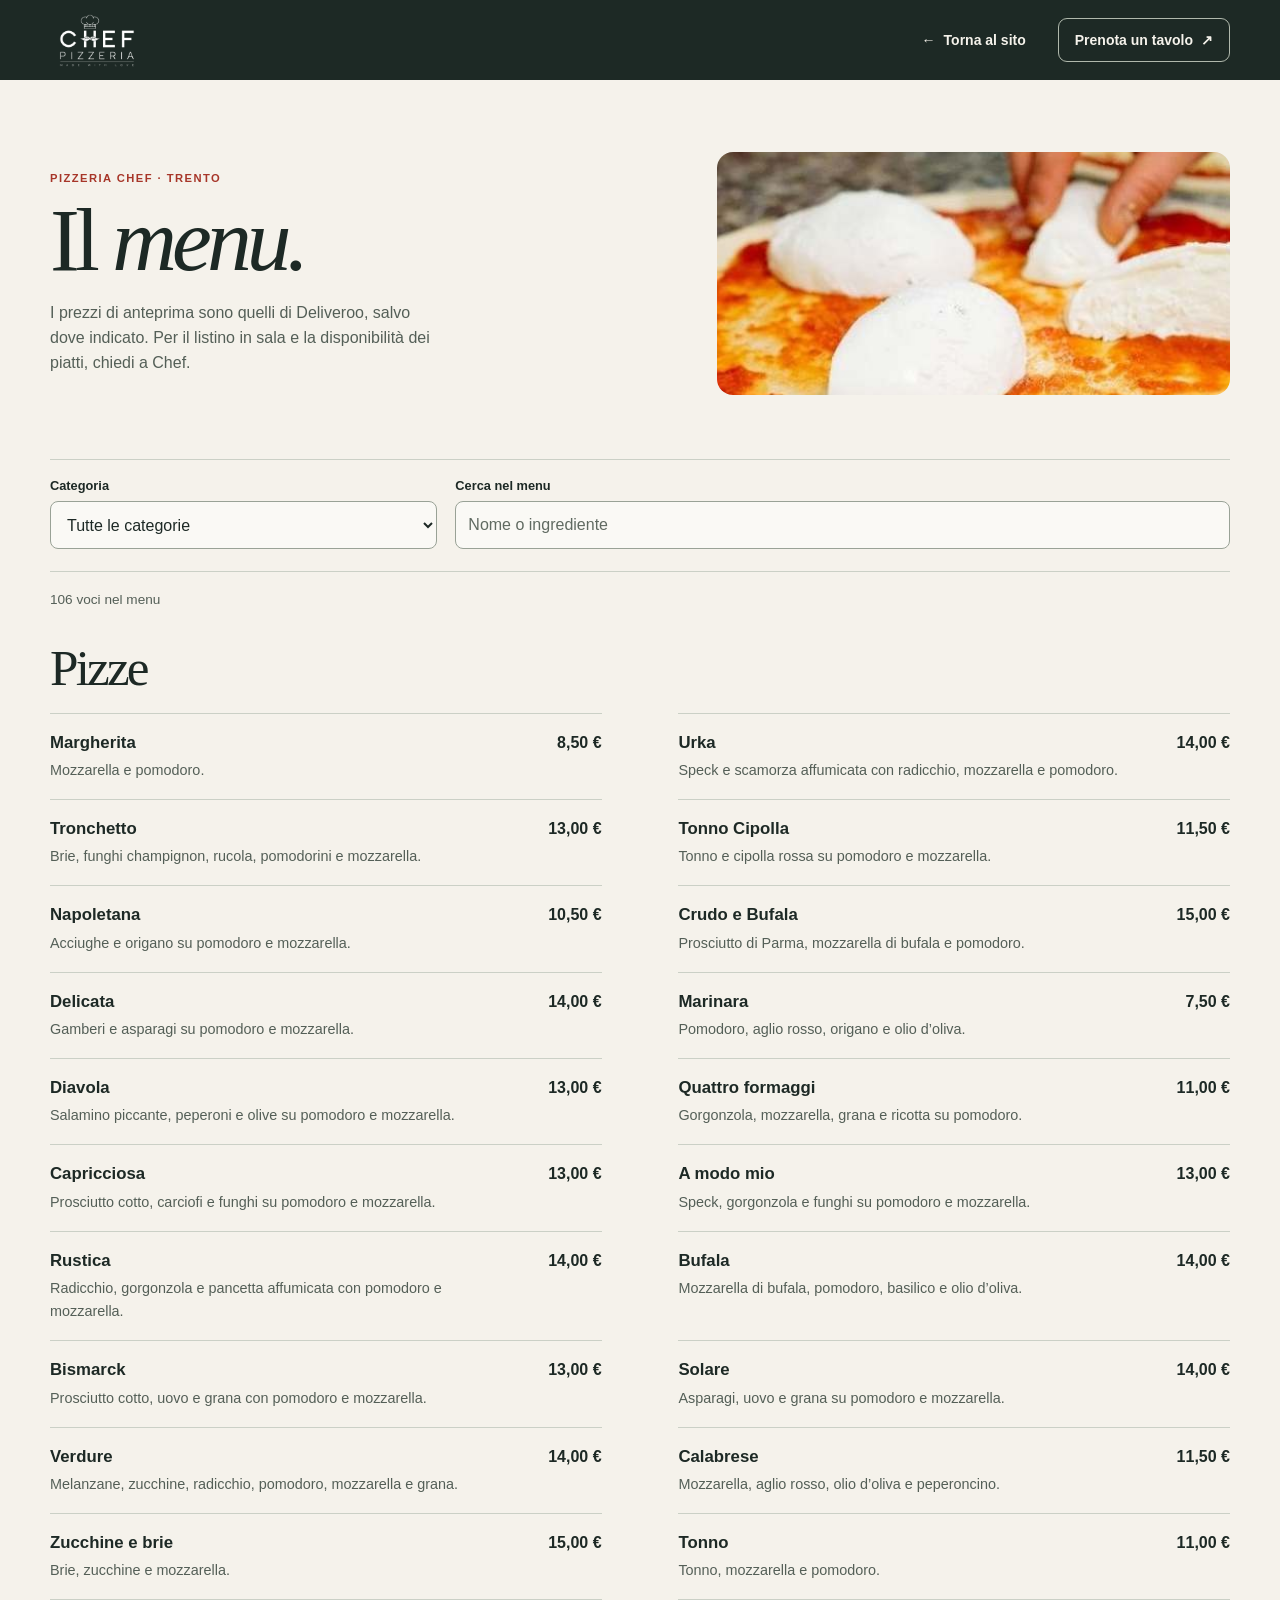
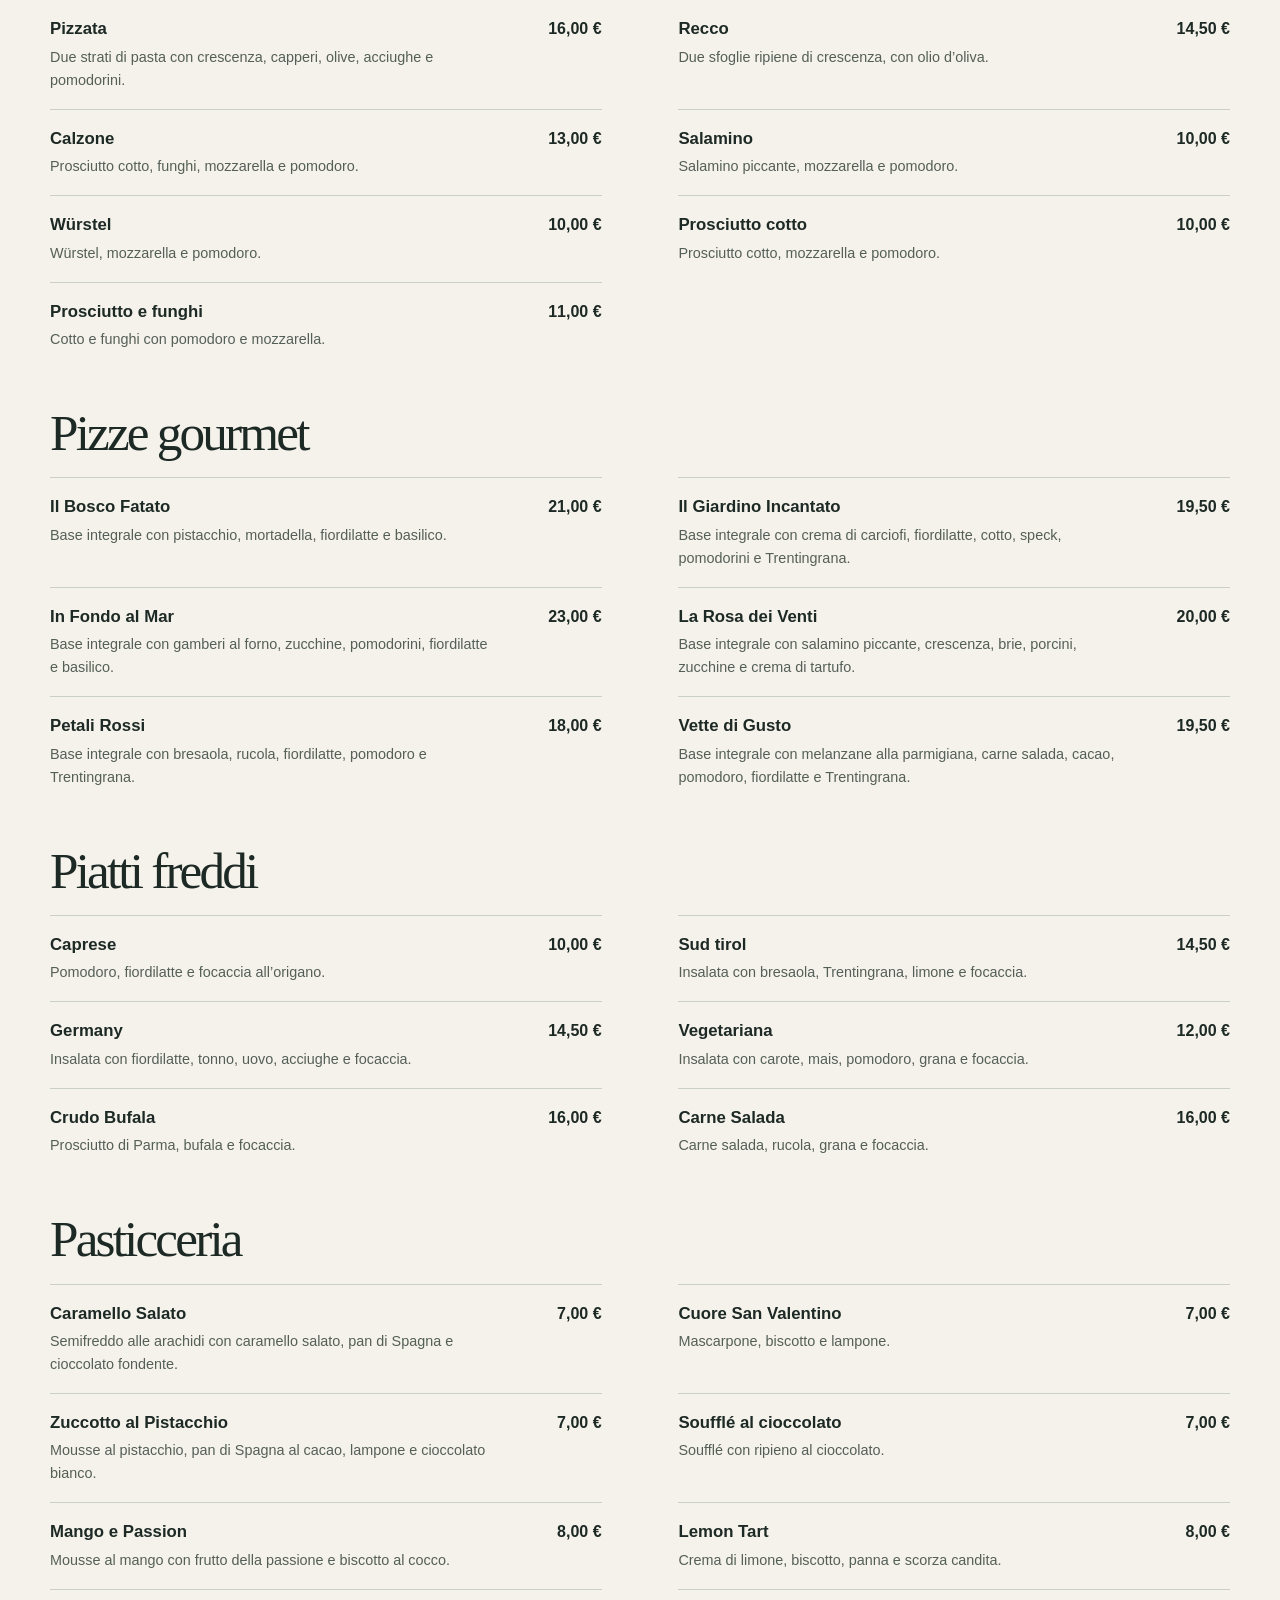
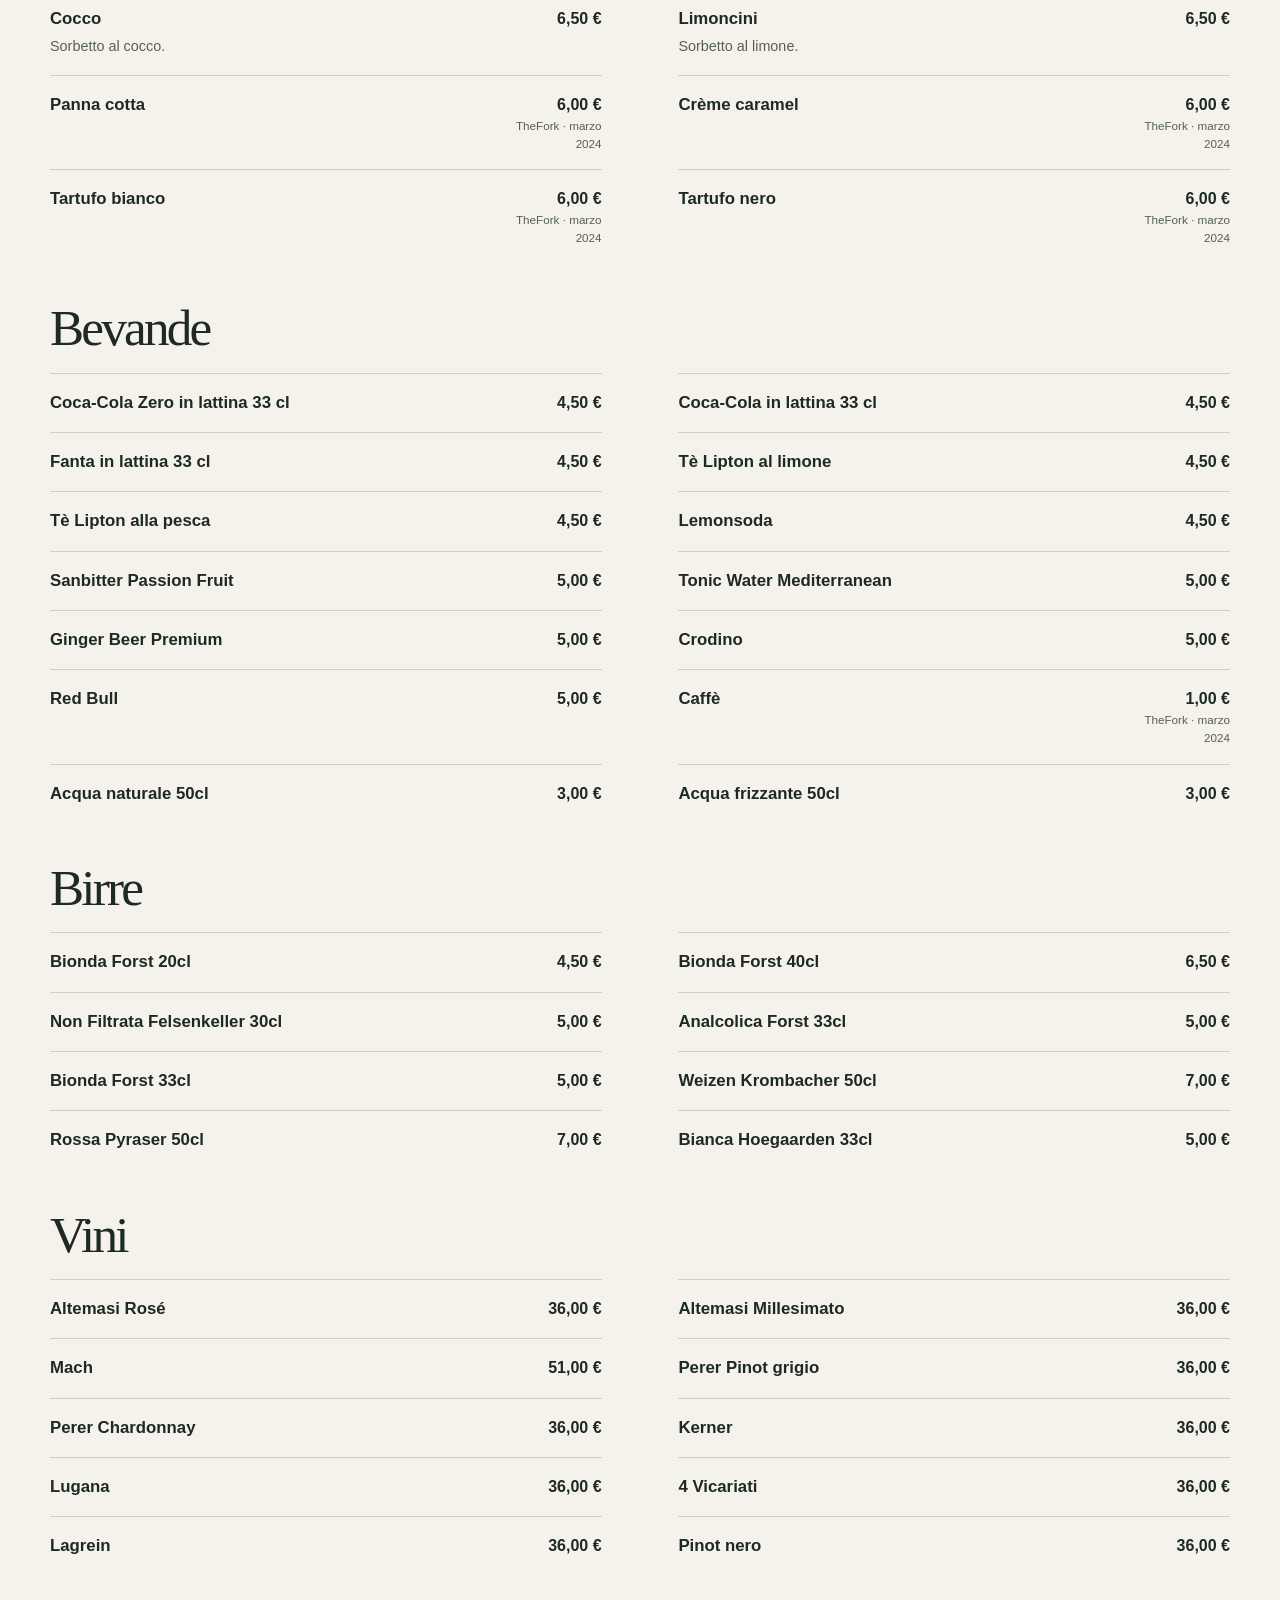
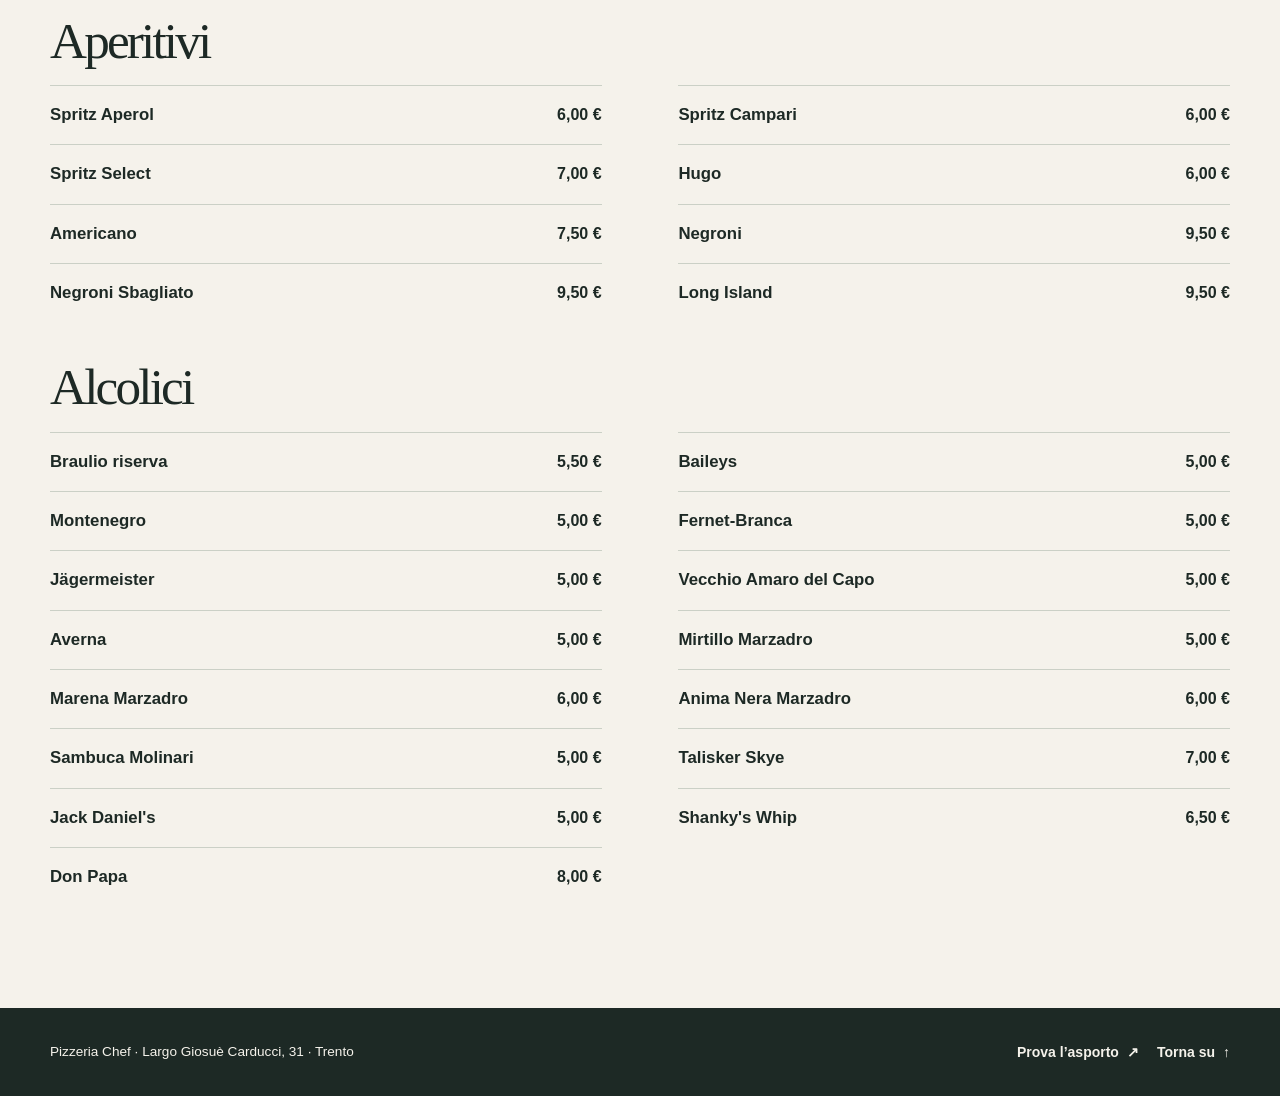
==== menu.html @ 17b0503d "Add a browsable Chef menu with categories and dish search" ====
<!doctype html>
<html lang="it">
<head>
  <meta charset="utf-8">
  <meta name="viewport" content="width=device-width, initial-scale=1">
  <meta name="robots" content="noindex,nofollow">
  <meta name="theme-color" content="#1d2925">
  <meta name="description" content="Sfoglia il menu di Pizzeria Chef a Trento e cerca pizze e piatti per nome o categoria.">
  <meta http-equiv="Content-Security-Policy" content="default-src 'self'; img-src 'self'; script-src 'self'; style-src 'self'; connect-src 'none'; object-src 'none'; base-uri 'self'; form-action 'none'">
  <title>Il menu · Pizzeria Chef, Trento</title>
  <link rel="icon" href="assets/favicon.svg" type="image/svg+xml">
  <link rel="stylesheet" href="menu.css">
  <script src="assets/menu-data.js" defer></script>
  <script src="menu-page.js" defer></script>
</head>
<body id="inizio">
  <a class="skip" href="#sfoglia">Vai ai piatti</a>
  <header class="site-header">
    <div class="wrap header-inner">
      <a class="brand" href="index.html" aria-label="Pizzeria Chef, pagina iniziale">
        <img src="assets/chef-logo-clean.jpg" alt="" width="120" height="68">
      </a>
      <nav aria-label="Navigazione principale">
        <a href="index.html"><span aria-hidden="true">←</span> Torna al sito</a>
        <a class="book-table" href="index.html#prenota">Prenota un tavolo <span aria-hidden="true">↗</span></a>
      </nav>
    </div>
  </header>
  <main>
    <section class="wrap menu-intro" aria-labelledby="titolo">
      <div>
        <p class="location">Pizzeria Chef · Trento</p>
        <h1 id="titolo">Il <em>menu.</em></h1>
        <p class="price-note" id="price-note">In anteprima i prezzi provengono dai menu pubblicati dal locale. Il listino in sala può variare.</p>
      </div>
      <img class="cover-photo" src="assets/chef-pizza-margherita.jpg" width="500" height="500" alt="Preparazione di una pizza nella cucina di Chef">
    </section>
    <div class="wrap catalogue" id="sfoglia" tabindex="-1">
      <div class="filters" role="search" aria-label="Filtra il menu" hidden>
        <label for="category">Categoria
          <select id="category" aria-controls="piatti"><option value="">Tutte le categorie</option></select>
        </label>
        <label for="query">Cerca nel menu
          <input id="query" type="search" placeholder="Nome o ingrediente" autocomplete="off" aria-controls="piatti">
        </label>
      </div>
      <p class="result-count" id="risultati" role="status" aria-live="polite" aria-atomic="true"></p>
      <div id="piatti"></div>
      <button type="button" class="reset" id="reset" hidden>Mostra tutto il menu</button>
      <noscript><p>Attiva JavaScript per sfogliare le categorie del menu.</p></noscript>
    </div>
  </main>
  <footer>
    <div class="wrap footer-inner"><span>Pizzeria Chef · Largo Giosuè Carducci, 31 · Trento</span><nav aria-label="Collegamenti del menu"><a href="index.html#menu">Prova l’asporto <span aria-hidden="true">↗</span></a><a href="#inizio">Torna su <span aria-hidden="true">↑</span></a></nav></div>
  </footer>
</body>
</html>
---- menu.css ----
:root {
  --paper: #f5f2eb;
  --ink: #1d2925;
  --line: #cbd0c6;
  --muted: #545f57;
  --red: #a73629;
  font-family: Arial, sans-serif;
  color: var(--ink);
  background: var(--paper);
}

* { box-sizing: border-box; }
body { margin: 0; }
[hidden] { display: none !important; }
.wrap { width: min(1180px, calc(100% - 80px)); margin-inline: auto; }
a { color: inherit; text-underline-offset: .2em; }
a:focus-visible, input:focus-visible, select:focus-visible, button:focus-visible {
  outline: 3px solid #be542c;
  outline-offset: 3px;
}
.skip { position: fixed; z-index: 3; top: -100px; left: 12px; background: var(--paper); padding: 12px; }
.skip:focus-visible { top: 12px; }
.site-header { background: var(--ink); color: var(--paper); }
.header-inner, .footer-inner { display: flex; justify-content: space-between; align-items: center; gap: 16px; }
.header-inner { min-height: 80px; }
.brand { display: inline-flex; }
.brand img { display: block; height: 60px; width: 94px; mix-blend-mode: screen; object-fit: cover; }
.site-header nav { display: flex; gap: clamp(12px, 3vw, 32px); align-items: center; }
.site-header nav a, .footer-inner a {
  display: inline-flex; align-items: center; gap: 8px; min-height: 44px;
  font-size: .875rem; font-weight: 600; text-decoration: none;
}
.site-header .book-table { border: 1px solid #b0b8ac; padding-inline: 16px; border-radius: 9px; }
.site-header nav a:hover, .footer-inner a:hover { text-decoration: underline; }
.site-header .book-table:hover { background: var(--paper); color: var(--ink); text-decoration: none; }

.menu-intro {
  display: grid; grid-template-columns: minmax(0, 1.1fr) minmax(0, 1fr);
  gap: clamp(32px, 8vw, 110px); align-items: center;
  padding-block: clamp(34px, 6vw, 72px) clamp(32px, 5vw, 64px);
}
.location { margin: 0; font-size: .7rem; font-weight: bold; letter-spacing: .13em; text-transform: uppercase; color: var(--red); }
h1, .group-title { font-family: Georgia, serif; font-weight: 400; letter-spacing: -.055em; }
h1 { margin: 12px 0 18px; font-size: clamp(4.5rem, 7vw, 7rem); line-height: .98; }
h1 em { font-weight: 400; }
.price-note { margin: 0; line-height: 1.55; color: var(--muted); max-width: 44ch; font-size: 1rem; }
.cover-photo { display: block; width: 100%; height: clamp(180px, 19vw, 255px); border-radius: 16px; object-fit: cover; object-position: center 53%; }

.catalogue { padding-bottom: clamp(44px, 7vw, 96px); }
.filters {
  display: grid; grid-template-columns: minmax(0, 1fr) minmax(0, 2fr); gap: 18px;
  border-block: 1px solid var(--line); padding-block: 18px 22px;
}
.filters label { min-width: 0; display: grid; grid-template-rows: auto 1fr; gap: 8px; font-size: .8rem; font-weight: 700; }
.filters select, .filters input {
  display: block; width: 100%; min-width: 0; min-height: 48px; padding: 9px 12px;
  border: 1px solid #99a296; border-radius: 8px; background: #faf9f5; color: var(--ink);
  font: 400 1rem/1.4 Arial, sans-serif;
}
.filters input::placeholder { color: #606a61; opacity: 1; }
.result-count { margin: 20px 0 8px; color: var(--muted); font-size: .85rem; }
.menu-group { padding: 24px 0 12px; }
.group-title { margin: 0 0 16px; font-size: clamp(2.15rem, 4vw, 3.25rem); line-height: 1.12; overflow-wrap: anywhere; }
.dish-list { list-style: none; padding: 0; margin: 0; display: grid; grid-template-columns: repeat(2, minmax(0, 1fr)); column-gap: clamp(32px, 6vw, 84px); }
.dish-list li {
  display: grid; grid-template-columns: minmax(0, 1fr) auto; align-items: baseline;
  column-gap: 14px; padding-block: 17px; border-top: 1px solid var(--line);
}
.dish-name { margin: 0; font-size: 1.05rem; line-height: 1.45; overflow-wrap: anywhere; }
.ingredients { color: var(--muted); margin: 4px 0 0; max-width: 55ch; font-size: .9rem; line-height: 1.6; overflow-wrap: anywhere; }
.amount { font-variant-numeric: tabular-nums; text-align: right; font-size: 1rem; font-weight: 600; }
.source { display: block; font-size: .73rem; line-height: 1.5; color: var(--muted); font-weight: 400; margin-top: 3px; max-width: 14ch; overflow-wrap: anywhere; }
.reset { margin-top: 10px; min-height: 46px; padding: 10px 16px; border-radius: 8px; border: 1px solid var(--ink); color: var(--ink); background: var(--paper); font: 600 .875rem Arial, sans-serif; cursor: pointer; }
.reset:hover { background: var(--ink); color: var(--paper); }
footer { background: var(--ink); color: var(--paper); }
.footer-inner { padding-block: 22px; font-size: .85rem; line-height: 1.5; }
.footer-inner nav { display: flex; align-items: center; flex-wrap: wrap; gap: 4px 18px; }
.footer-inner a { white-space: nowrap; }

@media (max-width: 740px) {
  .wrap { width: calc(100% - 40px); }
  .header-inner { min-height: 70px; }
  .menu-intro { column-gap: 20px; }
  .dish-list { grid-template-columns: 1fr; }
  .dish-list li { padding-block: 14px; }
}
@media (max-width: 580px) {
  .menu-intro { display: block; padding-block: 28px 24px; }
  .cover-photo { margin-top: 20px; height: clamp(112px, 28vw, 155px); border-radius: 11px; }
  h1 { font-size: clamp(3.45rem, 14vw, 5.6rem); margin-block: 10px; }
  .price-note { font-size: .9rem; }
  .brand img { width: 70px; height: 47px; }
  .site-header nav { gap: 12px; }
  .site-header nav a { font-size: .8rem; gap: 4px; }
  .site-header .book-table { padding-inline: 9px; }
  .filters { grid-template-columns: 1fr; gap: 13px; padding-block: 15px; }
  .menu-group { padding-block: 15px 12px; }
  .group-title { margin-bottom: 12px; }
  .footer-inner { display: block; font-size: .75rem; }
}
@media (prefers-reduced-motion: no-preference) {
  .cover-photo { animation: appear .4s ease-out; }
  @keyframes appear { from { opacity: .4; } to { opacity: 1; } }
}
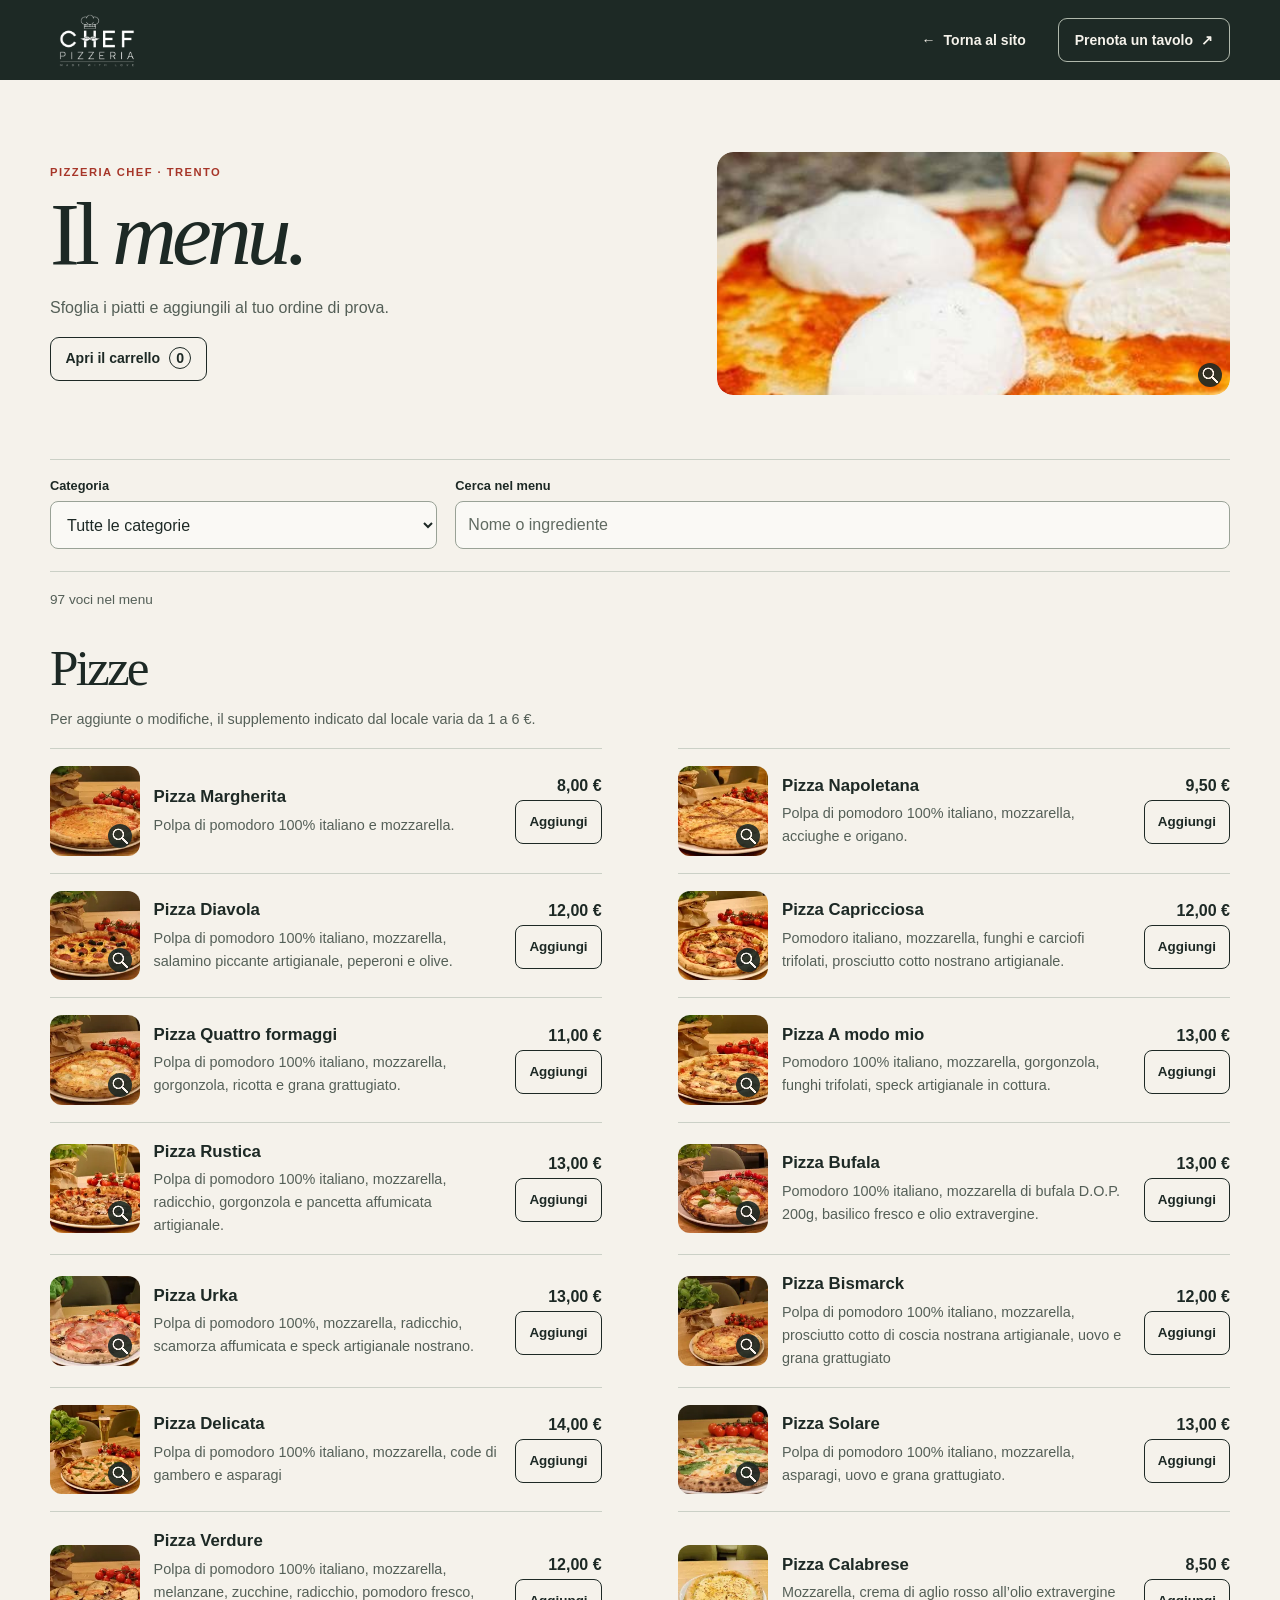
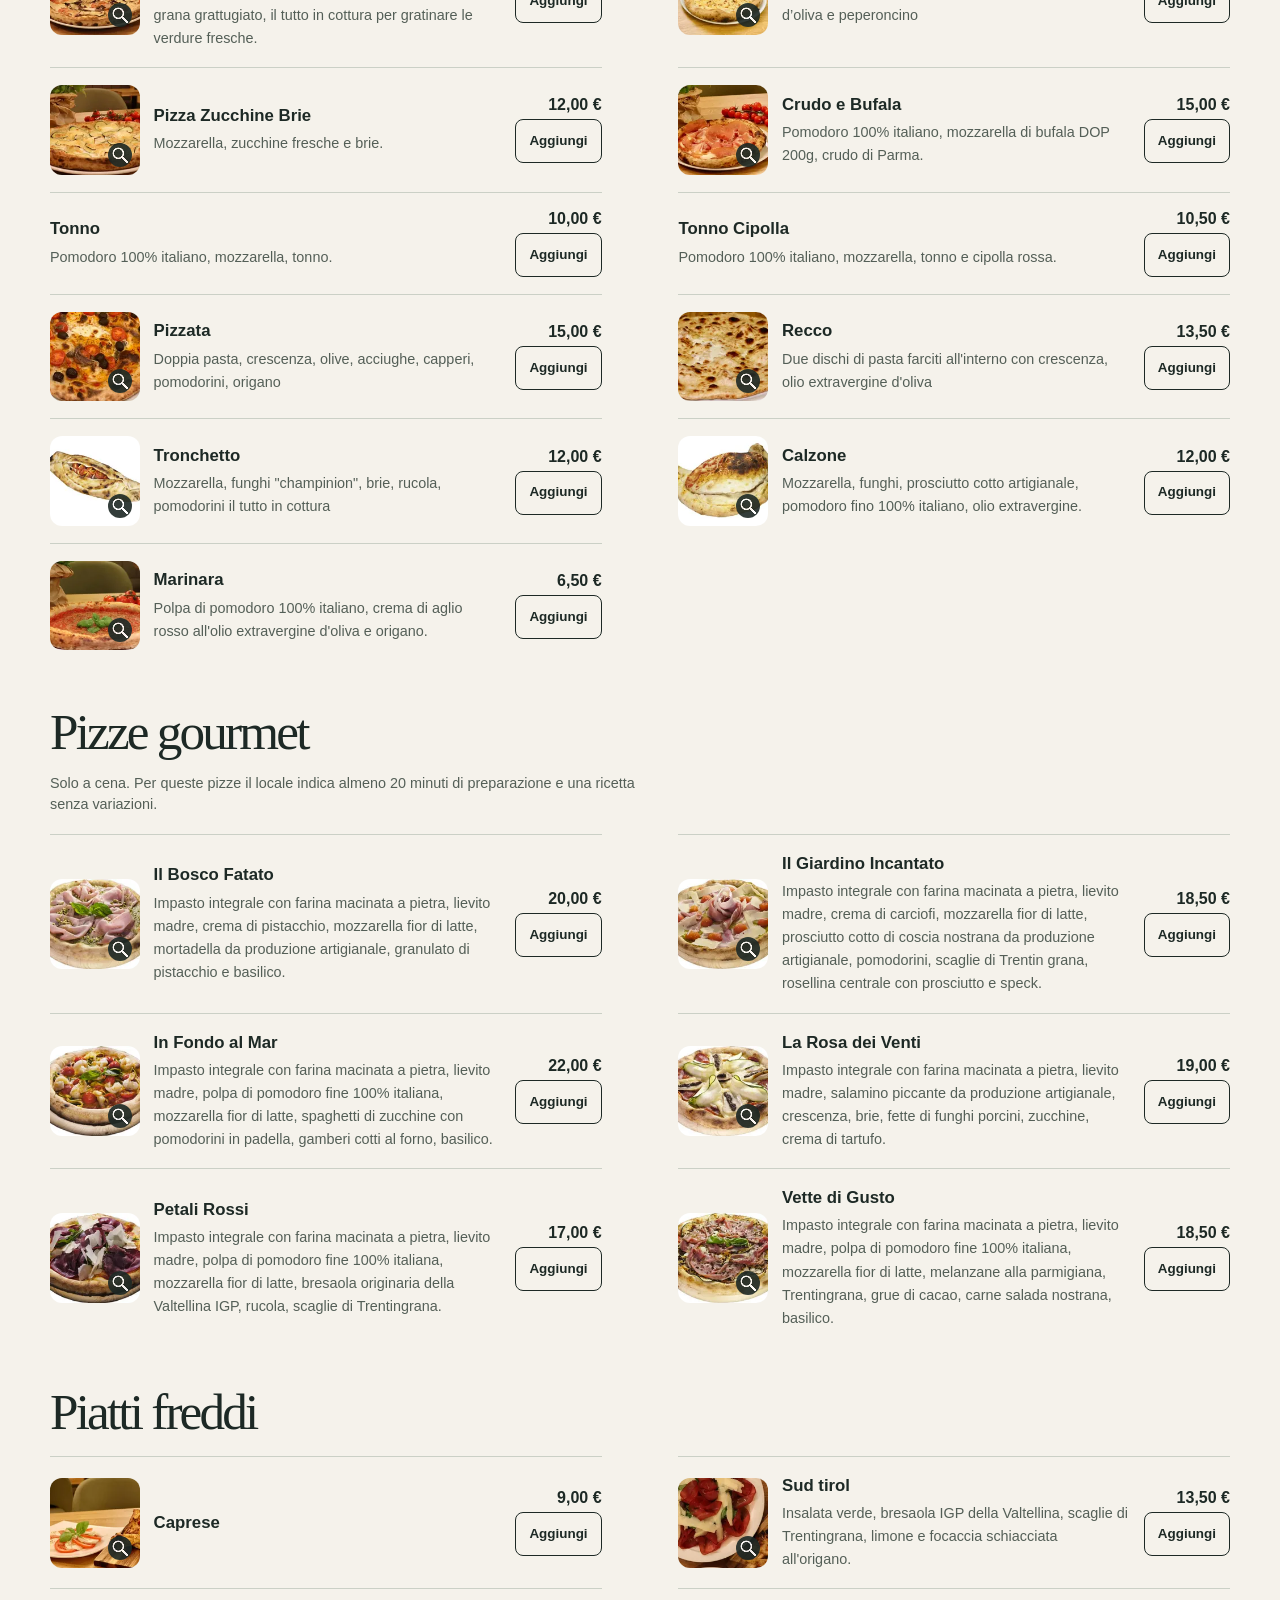
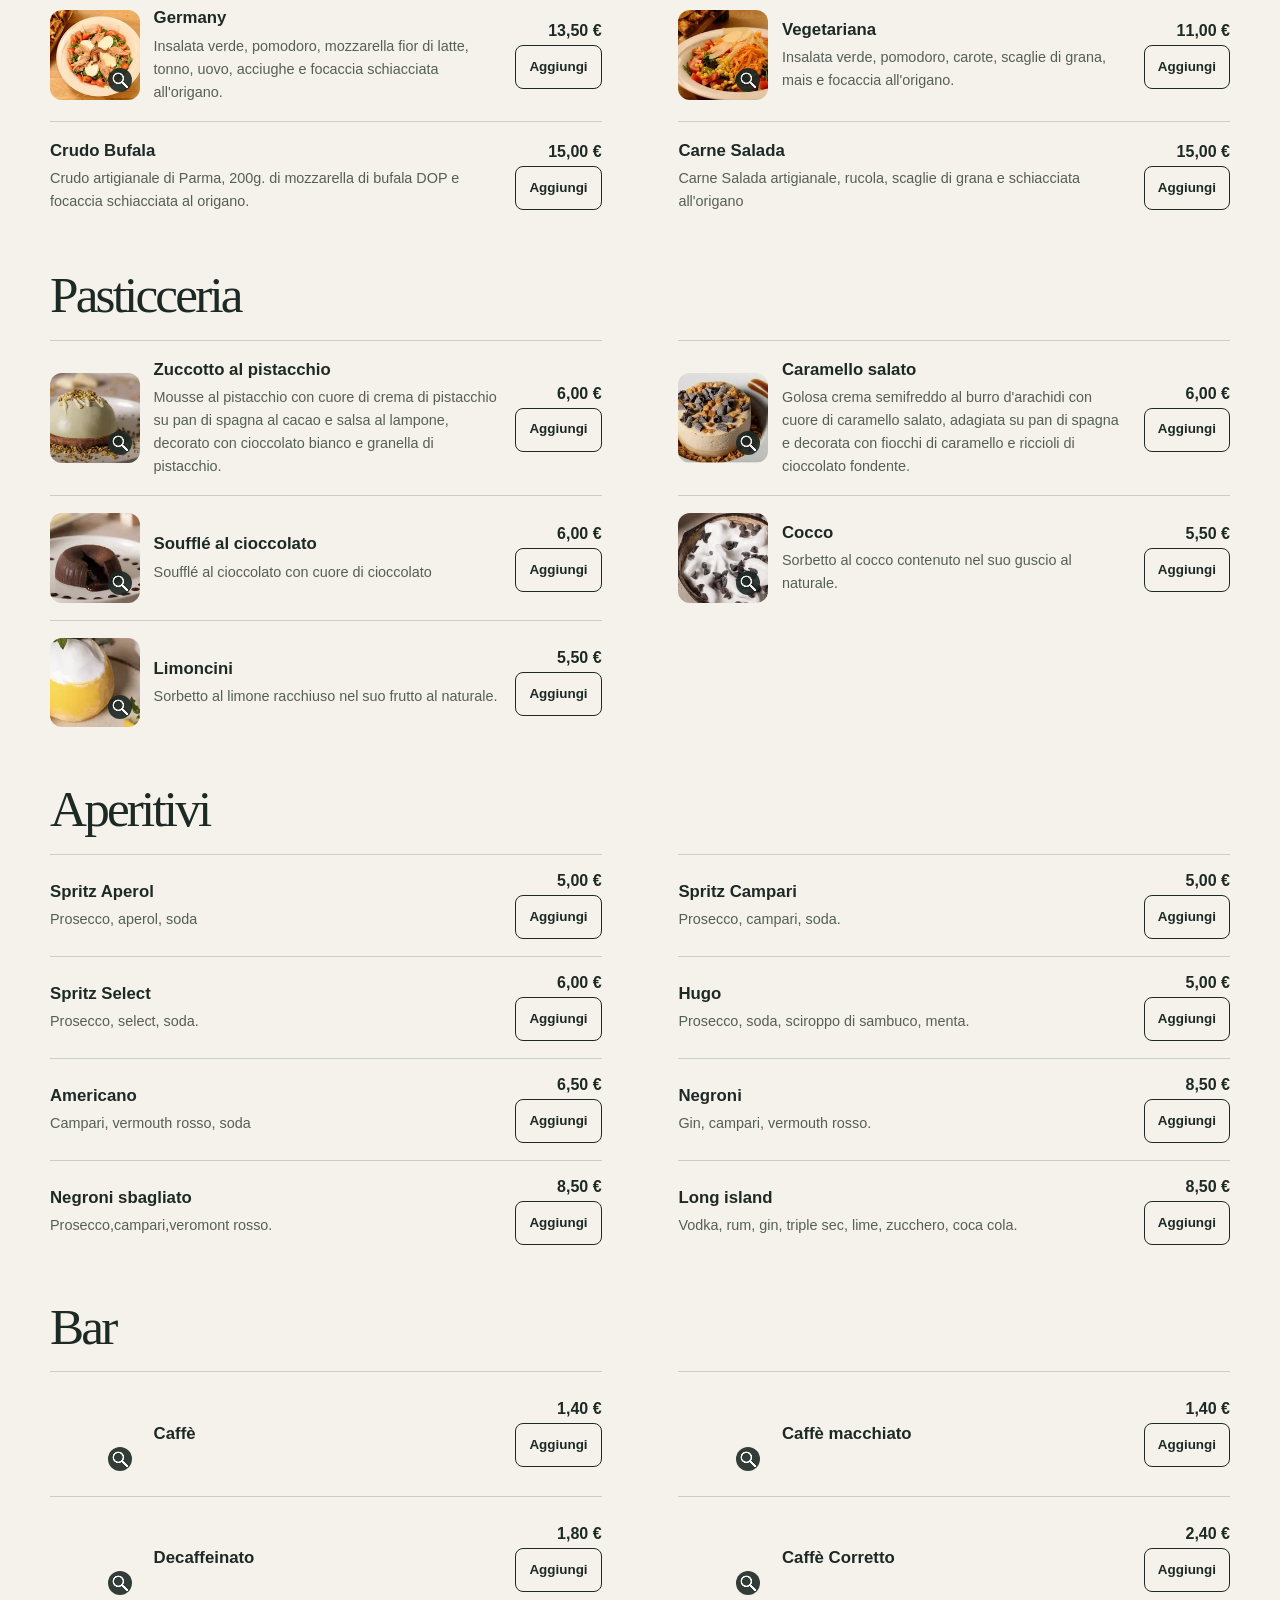
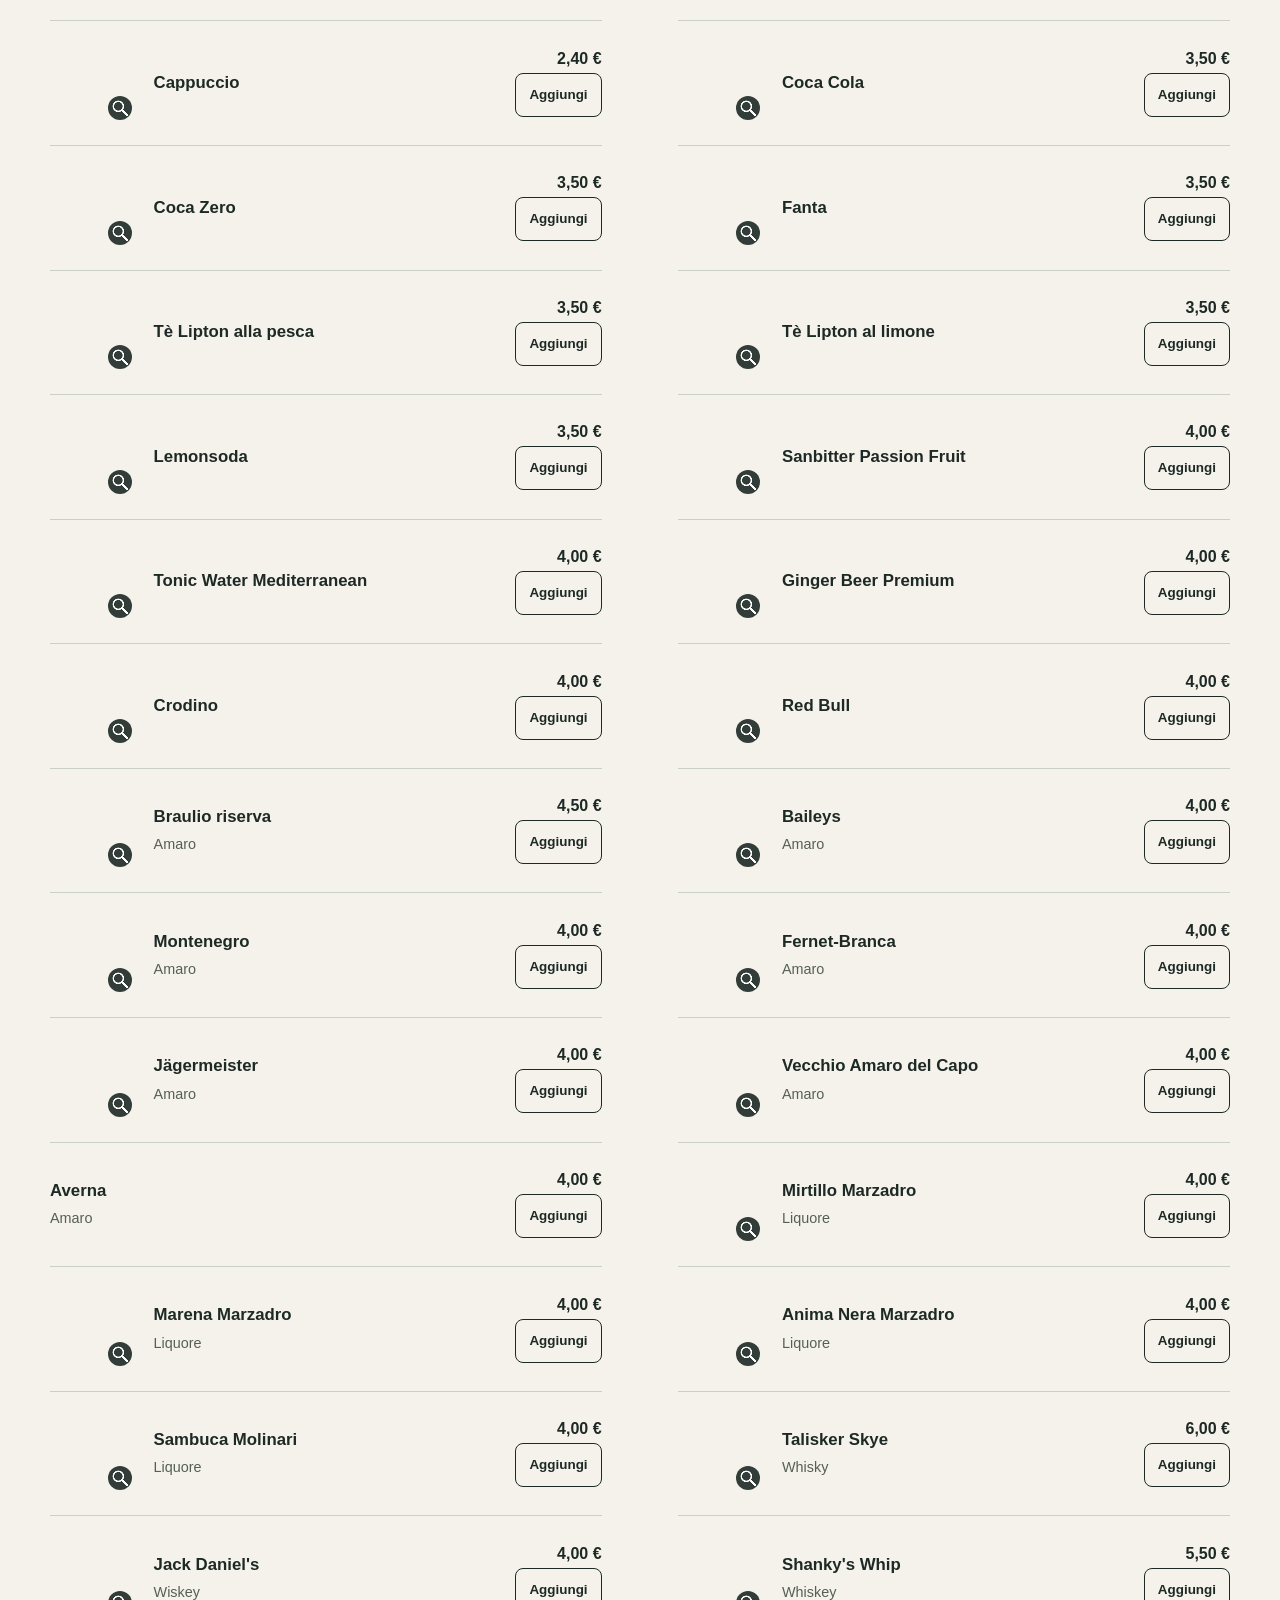
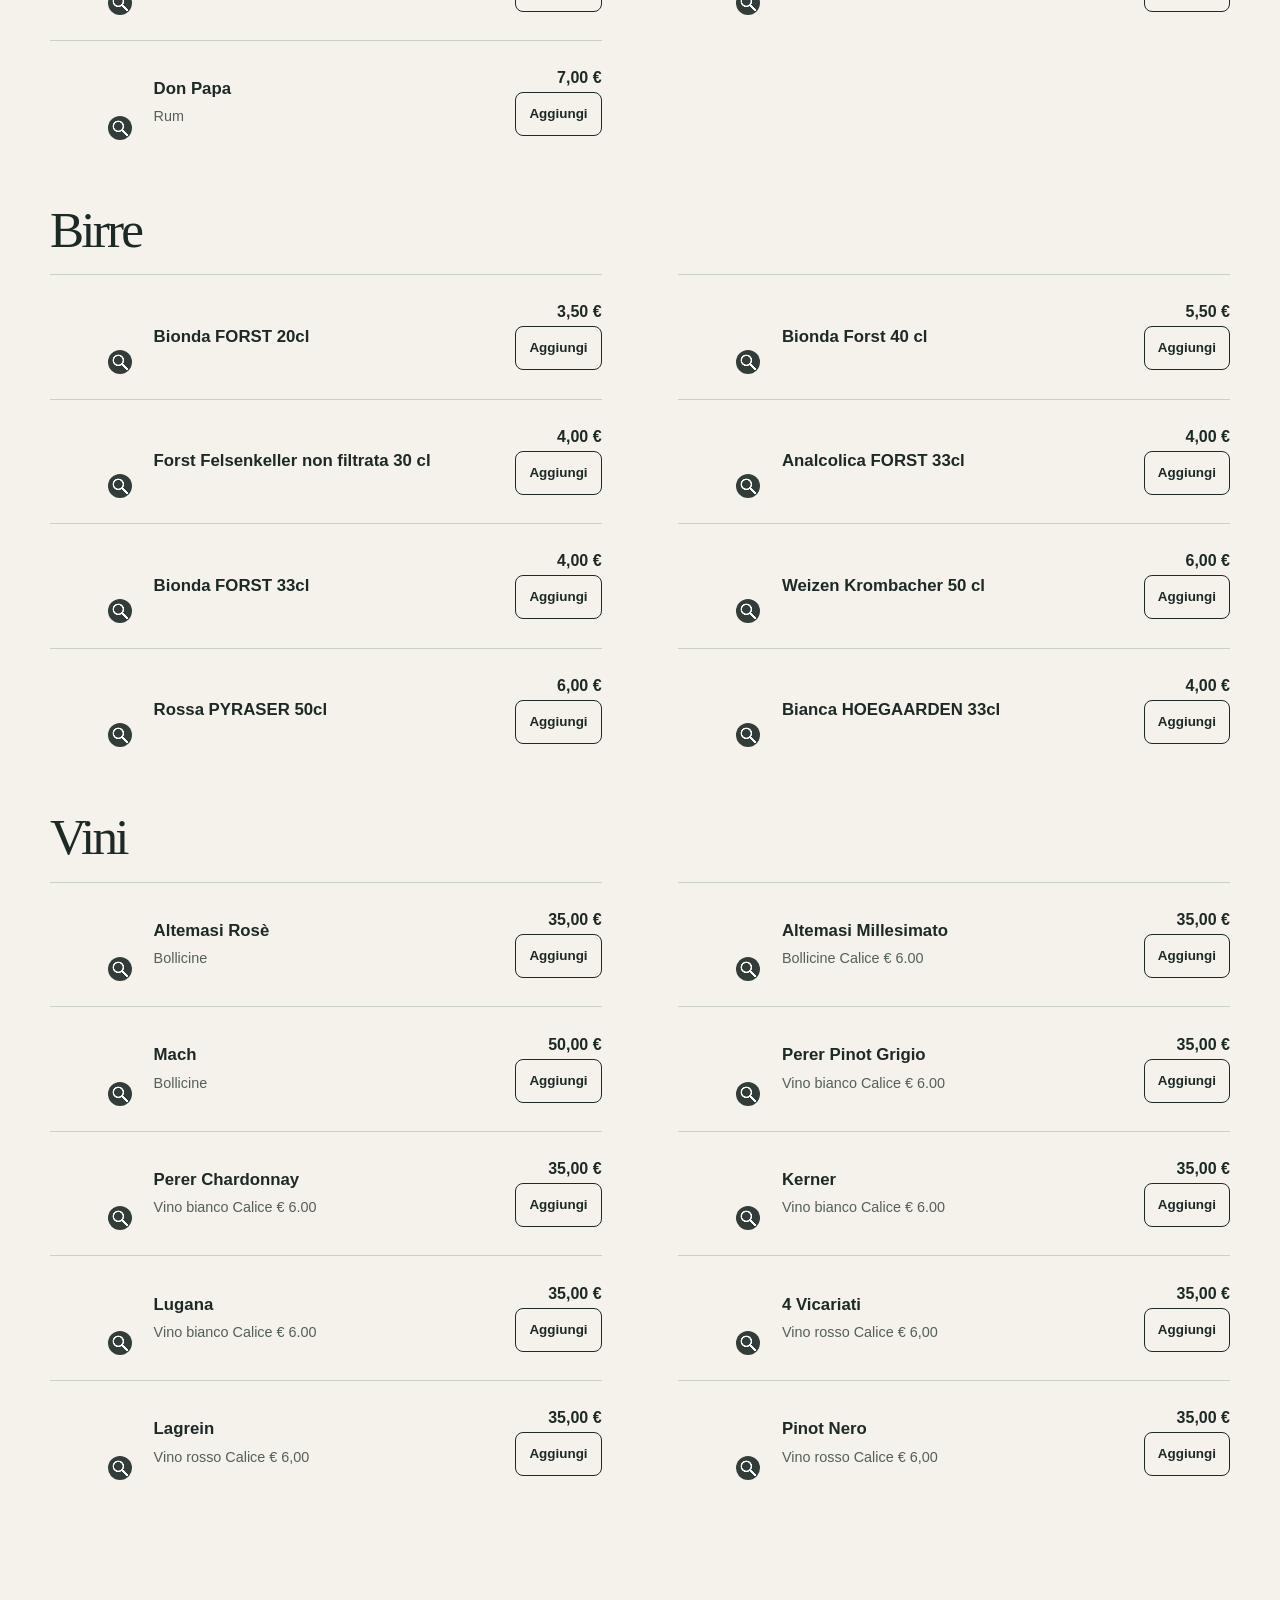
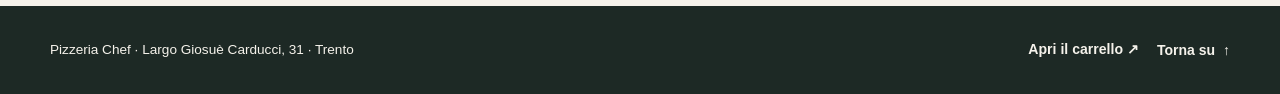
==== commit 98d92acb: "Add Chef’s full priced menu with a shared basket and expandable photos" ====
--- a/menu.html
+++ b/menu.html
@@ -10,8 +10,12 @@
   <title>Il menu · Pizzeria Chef, Trento</title>
   <link rel="icon" href="assets/favicon.svg" type="image/svg+xml">
   <link rel="stylesheet" href="menu.css">
+  <link rel="stylesheet" href="assets/photo-viewer.css">
   <script src="assets/menu-data.js" defer></script>
+  <script src="assets/photo-viewer.js" defer></script>
+  <link rel="stylesheet" href="assets/cart.css">
   <script src="menu-page.js" defer></script>
+  <script src="assets/app.js" defer></script>
 </head>
 <body id="inizio">
   <a class="skip" href="#sfoglia">Vai ai piatti</a>
@@ -31,9 +35,12 @@
       <div>
         <p class="location">Pizzeria Chef · Trento</p>
         <h1 id="titolo">Il <em>menu.</em></h1>
-        <p class="price-note" id="price-note">In anteprima i prezzi provengono dai menu pubblicati dal locale. Il listino in sala può variare.</p>
+        <p class="price-note" id="price-note">Sfoglia i piatti e aggiungili al tuo ordine di prova.</p>
+        <button class="catalog-cart-trigger" id="cart-open" type="button" aria-haspopup="dialog">Apri il carrello <span id="cart-count">0</span></button>
       </div>
-      <img class="cover-photo" src="assets/chef-pizza-margherita.jpg" width="500" height="500" alt="Preparazione di una pizza nella cucina di Chef">
+      <button type="button" class="menu-cover-zoom" data-zoom-image="assets/chef-pizza-margherita.jpg" data-photo-name="Una pizza nella cucina di Chef" aria-label="Ingrandisci la foto della pizza di Chef">
+        <img class="cover-photo" src="assets/chef-pizza-margherita.jpg" width="500" height="500" alt="Preparazione di una pizza nella cucina di Chef">
+      </button>
     </section>
     <div class="wrap catalogue" id="sfoglia" tabindex="-1">
       <div class="filters" role="search" aria-label="Filtra il menu" hidden>
@@ -51,7 +58,10 @@
     </div>
   </main>
   <footer>
-    <div class="wrap footer-inner"><span>Pizzeria Chef · Largo Giosuè Carducci, 31 · Trento</span><nav aria-label="Collegamenti del menu"><a href="index.html#menu">Prova l’asporto <span aria-hidden="true">↗</span></a><a href="#inizio">Torna su <span aria-hidden="true">↑</span></a></nav></div>
+    <div class="wrap footer-inner"><span>Pizzeria Chef · Largo Giosuè Carducci, 31 · Trento</span><nav aria-label="Collegamenti del menu"><button type="button" class="catalog-cart-link" data-open-cart>Apri il carrello <span aria-hidden="true">↗</span></button><a href="#inizio">Torna su <span aria-hidden="true">↑</span></a></nav></div>
   </footer>
+  <button class="mobile-cart-bar catalog-basket" hidden type="button" data-open-cart><span>Il tuo asporto <b id="cart-count-mobile">0</b></span><span id="cart-total-mobile">0,00 €</span><span aria-hidden="true">↗</span></button>
+  <div id="toast" role="status" aria-live="polite" hidden></div>
+  <dialog id="cart-dialog" aria-labelledby="cart-title"></dialog>
 </body>
 </html>
--- a/menu.css
+++ b/menu.css
@@ -61,15 +61,22 @@
 .result-count { margin: 20px 0 8px; color: var(--muted); font-size: .85rem; }
 .menu-group { padding: 24px 0 12px; }
 .group-title { margin: 0 0 16px; font-size: clamp(2.15rem, 4vw, 3.25rem); line-height: 1.12; overflow-wrap: anywhere; }
+.group-note { max-width: 74ch; margin: -4px 0 18px; color: var(--muted); font-size: .9rem; line-height: 1.5; }
 .dish-list { list-style: none; padding: 0; margin: 0; display: grid; grid-template-columns: repeat(2, minmax(0, 1fr)); column-gap: clamp(32px, 6vw, 84px); }
 .dish-list li {
-  display: grid; grid-template-columns: minmax(0, 1fr) auto; align-items: baseline;
+  display: grid; grid-template-columns: minmax(0, 1fr) auto; align-items: center;
   column-gap: 14px; padding-block: 17px; border-top: 1px solid var(--line);
 }
+.dish-list .dish-with-photo { grid-template-columns: clamp(78px, 7vw, 100px) minmax(0, 1fr) auto; }
+.dish-photo { width: 100%; aspect-ratio: 1; border-radius: 12px; }
+.dish-photo img { display: block; width: 100%; height: 100%; object-fit: cover; }
 .dish-name { margin: 0; font-size: 1.05rem; line-height: 1.45; overflow-wrap: anywhere; }
 .ingredients { color: var(--muted); margin: 4px 0 0; max-width: 55ch; font-size: .9rem; line-height: 1.6; overflow-wrap: anywhere; }
+.dish-actions { display: flex; flex-direction: column; align-items: flex-end; gap: 5px; }
 .amount { font-variant-numeric: tabular-nums; text-align: right; font-size: 1rem; font-weight: 600; }
-.source { display: block; font-size: .73rem; line-height: 1.5; color: var(--muted); font-weight: 400; margin-top: 3px; max-width: 14ch; overflow-wrap: anywhere; }
+.dish-add { min-height: 44px; padding: 7px 13px; border: 1px solid var(--ink); border-radius: 8px; color: var(--ink); background: transparent; font: 600 .84rem/1.2 Arial, sans-serif; cursor: pointer; }
+.dish-add:active, .dish-add:focus-visible { background: var(--ink); color: var(--paper); }
+@media (hover: hover) { .dish-add:hover { background: var(--ink); color: var(--paper); } }
 .reset { margin-top: 10px; min-height: 46px; padding: 10px 16px; border-radius: 8px; border: 1px solid var(--ink); color: var(--ink); background: var(--paper); font: 600 .875rem Arial, sans-serif; cursor: pointer; }
 .reset:hover { background: var(--ink); color: var(--paper); }
 footer { background: var(--ink); color: var(--paper); }
@@ -77,16 +84,19 @@
 .footer-inner nav { display: flex; align-items: center; flex-wrap: wrap; gap: 4px 18px; }
 .footer-inner a { white-space: nowrap; }
 
+@media (max-width: 920px) {
+  .dish-list { grid-template-columns: 1fr; }
+}
 @media (max-width: 740px) {
   .wrap { width: calc(100% - 40px); }
   .header-inner { min-height: 70px; }
   .menu-intro { column-gap: 20px; }
-  .dish-list { grid-template-columns: 1fr; }
   .dish-list li { padding-block: 14px; }
 }
 @media (max-width: 580px) {
   .menu-intro { display: block; padding-block: 28px 24px; }
-  .cover-photo { margin-top: 20px; height: clamp(112px, 28vw, 155px); border-radius: 11px; }
+  .menu-cover-zoom { margin-top: 20px; }
+  .cover-photo { height: clamp(112px, 28vw, 155px); border-radius: 11px; }
   h1 { font-size: clamp(3.45rem, 14vw, 5.6rem); margin-block: 10px; }
   .price-note { font-size: .9rem; }
   .brand img { width: 70px; height: 47px; }
@@ -98,6 +108,11 @@
   .group-title { margin-bottom: 12px; }
   .footer-inner { display: block; font-size: .75rem; }
 }
+@media (max-width: 480px) {
+  .dish-list .dish-with-photo { grid-template-columns: 72px minmax(0, 1fr); row-gap: 5px; }
+  .dish-with-photo .dish-photo { align-self: start; grid-row: 1 / span 2; }
+  .dish-with-photo .dish-actions { flex-direction: row; align-items: center; justify-content: space-between; flex-wrap: wrap; }
+}
 @media (prefers-reduced-motion: no-preference) {
   .cover-photo { animation: appear .4s ease-out; }
   @keyframes appear { from { opacity: .4; } to { opacity: 1; } }
--- a/assets/photo-viewer.css
+++ b/assets/photo-viewer.css
@@ -0,0 +1,71 @@
+.dish-photo, .home-dish-photo, .menu-cover-zoom {
+  position: relative;
+  display: block;
+  overflow: hidden;
+  padding: 0;
+  border: 0;
+  background: transparent;
+  cursor: zoom-in;
+}
+.dish-photo:focus-visible, .home-dish-photo:focus-visible, .menu-cover-zoom:focus-visible {
+  outline: 3px solid #be542c;
+  outline-offset: 3px;
+}
+.dish-photo::after, .home-dish-photo::after, .menu-cover-zoom::after {
+  content: '';
+  position: absolute;
+  right: 8px;
+  bottom: 8px;
+  width: 24px;
+  height: 24px;
+  border-radius: 50%;
+  background-color: #1d2925;
+  opacity: .9;
+  background-image: radial-gradient(circle at 43% 43%, transparent 0 4px, #fff 4.5px 5.5px, transparent 6px),
+    linear-gradient(45deg, transparent 36%, #fff 37% 61%, transparent 62%);
+  background-size: 100% 100%, 6px 6px;
+  background-position: center, 14px 14px;
+  background-repeat: no-repeat;
+}
+.menu-cover-zoom { width: 100%; border-radius: 16px; }
+.home-dish-photo { width: 100%; height: 210px; border-radius: 14px; }
+.home-dish-photo img { width: 100%; height: 100%; display: block; object-fit: cover; }
+@media (max-width: 1100px) { .home-dish-photo { height: 260px; } }
+@media (max-width: 700px) { .home-dish-photo { height: 145px; border-radius: 11px; } }
+@media (max-width: 580px) { .menu-cover-zoom { border-radius: 11px; } }
+
+dialog.dish-lightbox {
+  box-sizing: border-box;
+  inset: 0;
+  width: min(90vw, 780px);
+  max-width: calc(100% - 24px);
+  max-height: calc(100vh - 28px);
+  max-height: calc(100dvh - 28px);
+  margin: auto;
+  padding: clamp(12px, 2vw, 20px);
+  overflow: auto;
+  overscroll-behavior: contain;
+  border: 0;
+  border-radius: 16px;
+  background: #f5f2eb;
+  color: #1d2925;
+  box-shadow: 0 12px 55px #12191845;
+}
+dialog.dish-lightbox:not([open]) { display: none; }
+.dish-lightbox::backdrop { background: rgb(19 28 25 / 82%); }
+.dish-lightbox-header { display: flex; align-items: center; justify-content: space-between; gap: 12px; margin-bottom: 10px; }
+.dish-lightbox-header h2 {
+  margin: 0; color: inherit; font: 500 clamp(1.2rem, 2.8vw, 1.8rem)/1.16 Georgia, serif;
+  text-align: left; overflow-wrap: anywhere; letter-spacing: -.025em;
+}
+.dish-lightbox-close {
+  min-height: 44px; flex: none; border: 1px solid #778579; border-radius: 8px;
+  padding: 8px 14px; color: inherit; background: transparent; cursor: pointer; font: 600 .875rem/1.2 Arial, sans-serif;
+}
+.dish-lightbox-close:focus-visible { outline: 3px solid #be542c; outline-offset: 2px; }
+.dish-lightbox-image {
+  display: block; width: 100%; height: auto; max-height: calc(100vh - 132px); max-height: calc(100dvh - 132px);
+  border-radius: 8px; object-fit: contain;
+}
+.dish-lightbox-image[hidden], .dish-lightbox-error[hidden] { display: none; }
+.dish-lightbox-error { margin: 20px 0; color: #545f57; }
--- a/assets/cart.css
+++ b/assets/cart.css
@@ -0,0 +1,55 @@
+#cart-dialog {
+  width: min(33rem, calc(100% - 24px));
+  max-height: min(90vh, 48rem);
+  max-height: min(90dvh, 48rem);
+  padding: clamp(18px, 5vw, 32px);
+  border: 0;
+  border-radius: 18px;
+  background: var(--paper);
+  color: var(--ink);
+  box-shadow: 0 20px 100px #0004;
+  overflow: auto;
+  overscroll-behavior: contain;
+  line-height: 1.5;
+}
+#cart-dialog::backdrop { background: #17201cbb; backdrop-filter: blur(3px); }
+#cart-dialog button, #cart-dialog select { color: inherit; background: none; font: inherit; }
+#cart-dialog button { border: 0; cursor: pointer; touch-action: manipulation; }
+#cart-dialog button:disabled { opacity: .4; cursor: default; }
+#cart-dialog .dialog-header { display: flex; align-items: center; justify-content: space-between; gap: .8rem; margin-bottom: .65rem; }
+#cart-dialog .eyebrow { color: var(--muted); font-size: .68rem; font-weight: 700; letter-spacing: .13em; }
+#cart-dialog .close-dialog { flex: none; width: 44px; height: 44px; padding: 0; font: 1.9rem/1 Arial, sans-serif; }
+#cart-title { margin: 0 0 1rem; font: 400 clamp(2.35rem, 7vw, 3.1rem)/1.05 Georgia, serif; letter-spacing: -.05em; }
+#cart-dialog .dialog-notice { margin: 0; padding: .7rem .9rem; color: var(--muted); background: #e8e7db; border-radius: 9px; font-size: .85rem; }
+#cart-dialog .empty-state { padding: 1.4rem 0 .4rem; text-align: center; }
+#cart-dialog .empty-state > span { color: var(--red); font-size: 1.8rem; }
+#cart-dialog .empty-state h3 { margin: .45rem 0; font: 400 1.7rem Georgia, serif; }
+#cart-dialog .empty-state p { margin: .5rem 0 1.1rem; color: var(--muted); font-size: .9rem; }
+#cart-dialog .cart-row { display: flex; align-items: center; justify-content: space-between; gap: .75rem; padding: .8rem 0; border-bottom: 1px solid var(--line); }
+#cart-dialog .cart-item-info { min-width: 0; overflow-wrap: anywhere; }
+#cart-dialog .cart-item-info strong, #cart-dialog .cart-item-info span { display: block; font-size: .88rem; }
+#cart-dialog .cart-item-info span { color: var(--muted); font-size: .8rem; }
+#cart-dialog .qty-control { flex: none; display: flex; gap: 4px; }
+#cart-dialog .qty-control button { display: grid; place-items: center; border: 1px solid var(--line); width: 44px; height: 44px; border-radius: 50%; font-size: 1.15rem; padding: 0; }
+#cart-dialog .cart-summary { display: flex; justify-content: space-between; align-items: baseline; gap: 1rem; padding: 1rem 0; font-size: .9rem; }
+#cart-dialog label { display: block; font-size: .85rem; font-weight: 650; margin-bottom: 1rem; }
+#cart-dialog select { display: block; width: 100%; min-width: 0; min-height: 48px; padding: .65rem; margin-top: .3rem; border: 1px solid var(--line); border-radius: 8px; background: #fff; font-size: 1rem; }
+#cart-dialog .button { display: inline-flex; align-items: center; justify-content: space-between; gap: .8rem; min-height: 46px; padding: .7rem 1rem; border-radius: 9px; background: var(--ink); color: #fff; font: 650 .88rem/1.4 Arial, sans-serif; text-decoration: none; }
+#cart-dialog .full-width { width: 100%; }
+#cart-dialog .result-box { margin-top: 1rem; padding: 1rem; border-radius: 10px; border: 1px solid #a1b39d; background: #e2eadf; font-size: .88rem; }
+#cart-dialog .result-box p { margin: .5rem 0; }
+#cart-dialog .result-box a { margin-top: .6rem; }
+.catalog-cart-trigger, .catalog-cart-link, .catalog-basket {
+  border: 1px solid var(--ink); border-radius: 9px; padding: .6rem .9rem;
+  background: var(--paper); color: var(--ink); font: 650 .88rem/1.4 Arial, sans-serif;
+  cursor: pointer; touch-action: manipulation;
+}
+.catalog-cart-trigger { margin-top: 1rem; min-height: 44px; }
+.catalog-cart-trigger:hover, .catalog-cart-trigger:focus-visible { background: var(--ink); color: var(--paper); }
+.catalog-cart-trigger span { margin-left: .3rem; padding: .1rem .4rem; border: 1px solid currentColor; border-radius: 1rem; }
+.catalog-cart-link { min-height: 44px; padding-inline: 0; border: 0; background: none; color: inherit; }
+.catalog-basket { position: fixed; z-index: 2; right: max(1rem, env(safe-area-inset-right)); bottom: calc(1rem + env(safe-area-inset-bottom)); display: flex; align-items: center; justify-content: space-between; gap: 1rem; min-height: 50px; border: 1px solid #ffffff40; border-radius: 14px; background: var(--ink); color: #fff; box-shadow: 0 6px 24px #1d292534; }
+.catalog-basket b { margin-left: .25rem; padding: .15rem .45rem; border-radius: 1rem; background: #ffffff26; }
+body:has(.catalog-basket:not([hidden])) footer { padding-bottom: calc(5rem + env(safe-area-inset-bottom)); }
+body#inizio #toast { position: fixed; z-index: 2; right: 1rem; bottom: calc(5rem + env(safe-area-inset-bottom)); max-width: calc(100% - 2rem); background: var(--ink); color: #fff; padding: .65rem .85rem; border-radius: 8px; font-size: .85rem; pointer-events: none; }
+@media (max-width: 600px) { .catalog-basket { left: max(1rem, env(safe-area-inset-left)); } }
